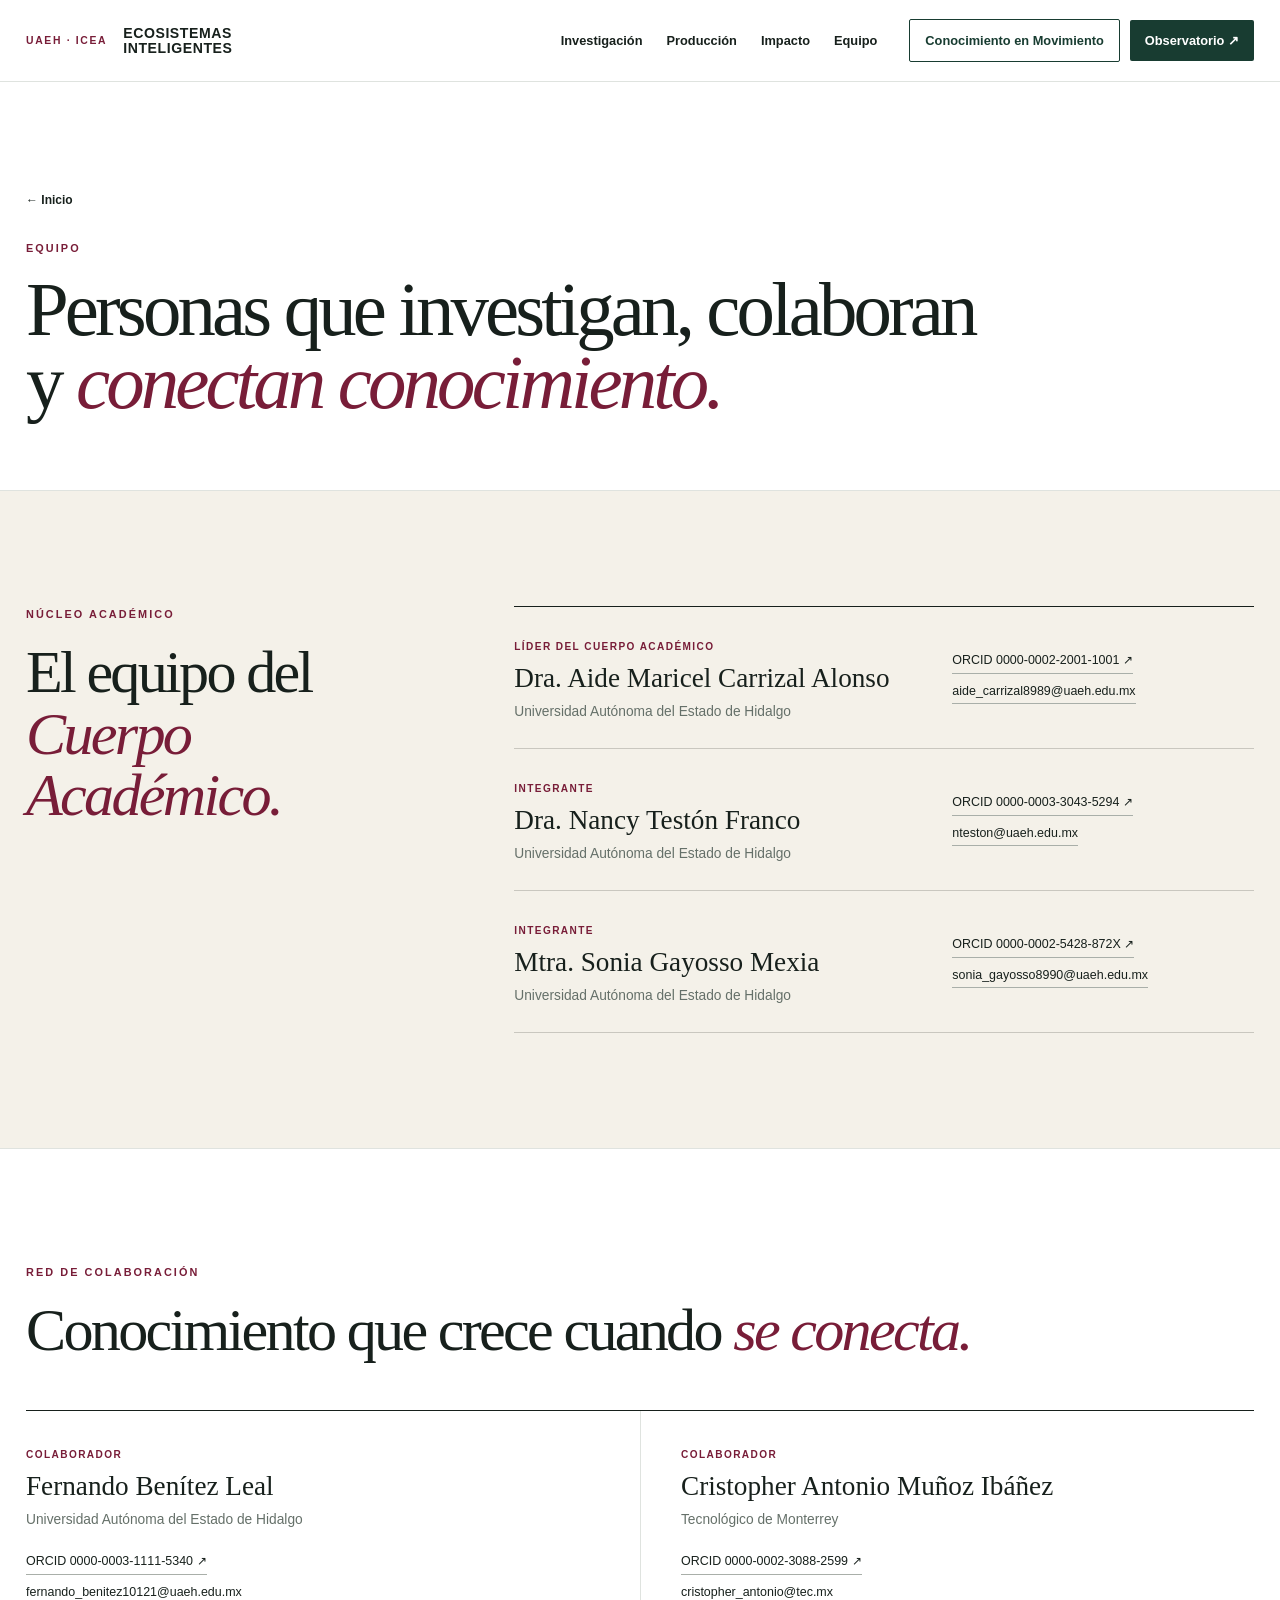
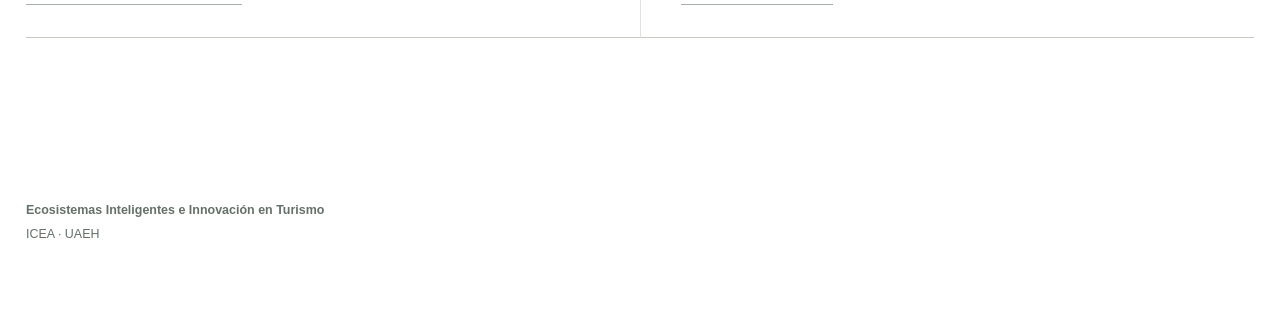
==== equipo.html @ 6e6b85ec "Add files via upload" ====
<!doctype html><html lang="es"><head><meta charset="utf-8"><meta name="viewport" content="width=device-width,initial-scale=1"><title>Equipo | Ecosistemas Inteligentes</title><link rel="stylesheet" href="styles.css"></head><body><header class="site-header"><a class="brand" href="index.html"><span>UAEH · ICEA</span><strong>ECOSISTEMAS<br>INTELIGENTES</strong></a><nav><a href="investigacion.html">Investigación</a><a href="produccion.html">Producción</a><a href="impacto.html">Impacto</a><a href="equipo.html">Equipo</a><div class="nav-actions"><a class="nav-blog" href="conocimiento-en-movimiento.html">Conocimiento en Movimiento</a><a class="nav-observatory" href="observatorio/index.html">Observatorio ↗</a></div></nav></header><main><section class="page-hero"><a class="back-home" href="index.html">← Inicio</a><div class="eyebrow">Equipo</div><h1>Personas que investigan, colaboran y <em>conectan conocimiento.</em></h1></section><section class="section team"><div><div class="eyebrow">Núcleo académico</div><h2>El equipo del <em>Cuerpo Académico.</em></h2></div><div id="member-list" class="people"></div></section><section class="section collaborators"><div class="eyebrow">Red de colaboración</div><h2>Conocimiento que crece cuando <em>se conecta.</em></h2><div id="collaborator-list" class="collab-list" style="margin-top:50px"></div></section></main><footer><div><b>Ecosistemas Inteligentes e Innovación en Turismo</b><span>ICEA · UAEH</span></div></footer><script src="data.js"></script><script>const d=window.PORTAL_DATA;const p=x=>`<article class="person"><div><span class="person-role">${x.role}</span><h3>${x.name}</h3><p class="institution">${x.institution}</p></div><div class="person-links"><a href="https://orcid.org/${x.orcid}" target="_blank" rel="noopener">ORCID ${x.orcid} ↗</a><a href="mailto:${x.email}">${x.email}</a></div></article>`;document.querySelector('#member-list').innerHTML=d.members.map(p).join('');document.querySelector('#collaborator-list').innerHTML=d.collaborators.map(p).join('')</script></body></html>
---- styles.css ----
:root{--ink:#17201c;--muted:#657069;--paper:#fff;--cream:#f4f1e9;--sand:#ddd4c2;--accent:#781d38;--forest:#183c31;--sage:#b9c9b9;--line:#dfe3df;--max:1280px}*{box-sizing:border-box}html{scroll-behavior:smooth}body{margin:0;background:var(--paper);color:var(--ink);font-family:Arial,Helvetica,sans-serif;line-height:1.55}a{color:inherit}.site-header{height:82px;position:sticky;top:0;z-index:30;background:rgba(255,255,255,.95);backdrop-filter:blur(12px);border-bottom:1px solid var(--line);display:flex;align-items:center;justify-content:space-between;padding:0 max(26px,calc((100vw - var(--max))/2))}.brand{text-decoration:none;display:flex;align-items:center;gap:16px;line-height:.9}.brand span{font-size:.65rem;letter-spacing:.16em;color:var(--accent);font-weight:800}.brand strong{font:700 .88rem/1.02 Arial;letter-spacing:.04em}.menu{display:none}nav{display:flex;align-items:center;gap:30px}nav a{text-decoration:none;font-size:.8rem;font-weight:700}nav a:hover{color:var(--accent)}.nav-feature{border-left:1px solid var(--line);padding-left:30px}.eyebrow{font-size:.68rem;letter-spacing:.19em;text-transform:uppercase;color:var(--accent);font-weight:800;margin-bottom:18px}.eyebrow.light{color:#d8c2c9}.hero{max-width:var(--max);margin:auto;min-height:calc(100vh - 82px);padding:70px 26px 44px;display:grid;grid-template-columns:1.08fr .92fr;grid-template-rows:1fr auto;gap:42px 55px;align-items:center}.hero-copy{padding:40px 0}.hero h1,.section h2,.observatory-teaser h2{font-family:Georgia,serif;font-weight:400;letter-spacing:-.045em}.hero h1{font-size:clamp(3.7rem,6.5vw,7rem);line-height:.9;margin:0 0 34px;max-width:760px}.hero h1 em,.section h2 em{font-weight:400;color:var(--accent)}.lead{font-size:1.12rem;line-height:1.65;max-width:670px;color:#445049}.hero-actions{display:flex;gap:28px;align-items:center;margin-top:38px}.button{display:inline-block;background:var(--accent);color:white;text-decoration:none;padding:14px 19px;font-size:.82rem;font-weight:800}.text-link{font-size:.83rem;text-decoration:none;font-weight:800}.text-link span{font-size:1.1rem;margin-left:5px}.hero-art{height:560px;background:var(--cream);position:relative;overflow:hidden;isolation:isolate}.hero-art:before{content:"";position:absolute;inset:0;background:linear-gradient(145deg,transparent 45%,rgba(24,60,49,.08));z-index:0}.terrain{position:absolute;border-radius:50% 50% 0 0;transform:rotate(-12deg);transform-origin:bottom}.t1{width:125%;height:55%;left:-25%;bottom:-16%;background:var(--forest)}.t2{width:100%;height:42%;right:-30%;bottom:-8%;background:#7d927d}.t3{width:70%;height:28%;right:2%;bottom:-7%;background:var(--sand)}.signal{position:absolute;border:1px solid rgba(120,29,56,.55);border-radius:50%}.s1{width:280px;height:280px;right:-75px;top:-55px}.s2{width:390px;height:390px;right:-130px;top:-110px}.signal:after{content:"";position:absolute;width:8px;height:8px;background:var(--accent);border-radius:50%;left:20%;top:19%}.art-caption{position:absolute;top:28px;left:28px;font-size:.63rem;letter-spacing:.15em;font-weight:800;z-index:2}.lgaic-band{grid-column:1/-1;display:grid;grid-template-columns:150px 1fr;border-top:1px solid var(--ink);padding-top:20px}.lgaic-band span{font-size:.7rem;font-weight:900;letter-spacing:.12em}.lgaic-band p{font:400 1.3rem/1.35 Georgia,serif;margin:0;max-width:850px}.section{max-width:var(--max);margin:auto;padding:115px 26px}.manifesto{border-top:1px solid var(--line)}.manifesto-grid{display:grid;grid-template-columns:1.15fr .65fr;gap:100px;align-items:start}.section h2{font-size:clamp(2.7rem,4.7vw,5rem);line-height:1.02;margin:0}.manifesto-grid p,.section-intro>p,.pub-body>p{color:var(--muted);font-size:1.05rem}.soft{font-size:.9rem!important}.arrow-link{display:inline-block;margin-top:15px;font-weight:800;text-decoration:none}.research{background:var(--cream);max-width:none;padding-left:max(26px,calc((100vw - var(--max))/2));padding-right:max(26px,calc((100vw - var(--max))/2))}.section-intro{display:grid;grid-template-columns:1.15fr .55fr;gap:90px;align-items:end;margin-bottom:70px}.research-flow{border-top:1px solid var(--ink)}.research-flow>div{border-bottom:1px solid #c9c7bf;padding:22px 0}.flow-word{font:400 clamp(2.8rem,7vw,7rem)/1 Georgia,serif;letter-spacing:-.05em;color:var(--forest)}.flow-copy{display:flex;justify-content:space-between;gap:30px}.flow-copy span{color:var(--muted)}.project-list{border-top:1px solid var(--ink)}.row{display:grid;grid-template-columns:160px 1fr 140px;gap:30px;padding:30px 0;border-bottom:1px solid var(--line)}.row .status{font-size:.68rem;text-transform:uppercase;letter-spacing:.12em}.row h3{font:400 1.8rem Georgia,serif;margin:0 0 8px}.row p{margin:0;color:var(--muted)}.row a{text-align:right;font-weight:800}.publication{display:grid;grid-template-columns:1fr .8fr;gap:110px;border-top:1px solid var(--line)}.filters{display:flex;gap:10px;margin:30px 0 20px}select,input{font:inherit;border:1px solid var(--line);background:#fff;padding:12px;width:100%}.simple-list{border-top:1px solid var(--ink)}.simple-item{padding:18px 0;border-bottom:1px solid var(--line)}.pending{font-size:.82rem;color:var(--muted);margin-top:20px}.impact{max-width:none;background:var(--forest);color:white;padding-left:max(26px,calc((100vw - var(--max))/2));padding-right:max(26px,calc((100vw - var(--max))/2))}.impact h2{max-width:1050px}.impact h2 em{color:#d7c6b6}.impact-track{display:grid;grid-template-columns:repeat(4,1fr);margin-top:75px;border-top:1px solid rgba(255,255,255,.5)}.impact article{padding:28px 28px 30px 0;border-right:1px solid rgba(255,255,255,.18)}.impact article+article{padding-left:28px}.impact article span{font-size:.7rem;color:#d8c2c9}.impact h3{font:400 1.55rem Georgia,serif;margin:20px 0 8px}.impact article p{font-size:.86rem;color:#d5ddd8}.impact-note{font-size:.72rem;letter-spacing:.06em;margin-top:32px;color:#afbbb4}.story-list{display:grid;grid-template-columns:1.3fr .7fr;border-top:1px solid var(--ink)}.feature{padding:30px 35px 30px 0;border-bottom:1px solid var(--line)}.feature h3{font:400 2rem Georgia,serif;margin:8px 0}.feature p{color:var(--muted)}.ghost{margin-top:30px;background:white;border:1px solid var(--ink);padding:12px 16px;font-weight:800}.team{display:grid;grid-template-columns:.7fr 1.3fr;gap:90px;background:var(--cream);max-width:none;padding-left:max(26px,calc((100vw - var(--max))/2));padding-right:max(26px,calc((100vw - var(--max))/2))}.people{border-top:1px solid var(--ink)}.person{display:grid;grid-template-columns:1fr 1.3fr;gap:30px;padding:26px 0;border-bottom:1px solid #c9c7bf}.person h3{font:400 1.55rem Georgia,serif;margin:0}.person p{margin:0;color:var(--muted);font-size:.86rem}.person:before{content:"";width:54px;height:4px;background:var(--accent);display:block;grid-column:1/-1;margin-bottom:-12px}.observatory-teaser{background:#151a18;color:white;min-height:590px;padding:90px max(26px,calc((100vw - var(--max))/2));display:grid;grid-template-columns:1.15fr .85fr;gap:80px;align-items:center}.observatory-teaser h2{font-size:clamp(2.6rem,4.6vw,4.8rem);line-height:1.02;margin:0 0 28px;max-width:820px}.observatory-teaser p{color:#bbc2be;max-width:650px}.button.pale{background:#eee8dd;color:#18211d;margin-top:18px}.orbit{height:390px;position:relative;display:grid;place-items:center}.orbit span{position:absolute;border:1px solid #6d7772;border-radius:50%}.orbit span:nth-child(1){width:190px;height:190px}.orbit span:nth-child(2){width:285px;height:285px}.orbit span:nth-child(3){width:380px;height:380px}.orbit span:after{content:"";position:absolute;width:9px;height:9px;background:#d8c2c9;border-radius:50%;top:18%;left:13%}.orbit b{font:400 1.3rem Georgia,serif;letter-spacing:.12em}footer{max-width:var(--max);margin:auto;padding:48px 26px 65px;display:flex;justify-content:space-between;gap:40px;color:var(--muted);font-size:.78rem}footer span{display:block;margin-top:5px}dialog{border:0;width:min(760px,92vw);padding:0;box-shadow:0 25px 80px #0003}dialog::backdrop{background:#17211dcc}.search-box{padding:34px;position:relative}.search-box label{font:400 2rem Georgia,serif;display:block;margin-bottom:18px}.close{position:absolute;right:18px;top:14px;border:0;background:none;font-size:2rem}.search-result{padding:14px 0;border-bottom:1px solid var(--line)}
@media(max-width:900px){.site-header{height:auto;min-height:72px;padding:14px 22px;flex-wrap:wrap}.menu{display:block;border:1px solid var(--ink);background:#fff;padding:8px 10px}nav{display:none;width:100%;padding-top:15px;gap:18px;flex-wrap:wrap}nav.open{display:flex}.nav-feature{border:0;padding:0}.hero{grid-template-columns:1fr;min-height:auto;padding-top:60px}.hero-art{height:390px}.lgaic-band{grid-column:1}.manifesto-grid,.section-intro,.publication,.team,.observatory-teaser{grid-template-columns:1fr;gap:45px}.impact-track{grid-template-columns:1fr 1fr}.story-list{grid-template-columns:1fr}.orbit{height:300px}.orbit span:nth-child(3){width:290px;height:290px}.row{grid-template-columns:1fr}.row a{text-align:left}.person{grid-template-columns:1fr}.section{padding-top:80px;padding-bottom:80px}}@media(max-width:560px){.hero h1{font-size:3.7rem}.hero-actions{align-items:flex-start;flex-direction:column}.hero-art{height:300px}.lgaic-band{grid-template-columns:1fr;gap:10px}.impact-track{grid-template-columns:1fr}.impact article{border-right:0;border-bottom:1px solid rgba(255,255,255,.18);padding-left:0!important}.flow-copy{display:block}.flow-copy span{display:block;margin-top:5px}.filters{display:block}.filters select+select{margin-top:8px}footer{display:block}footer div+div{margin-top:20px}}
\n.team-note{max-width:430px;color:var(--muted);margin-top:24px}.person{grid-template-columns:1.15fr .85fr}.person:before{display:none}.person-role{display:inline-block;font-size:.63rem;text-transform:uppercase;letter-spacing:.14em;font-weight:900;color:var(--accent);margin-bottom:8px}.person h3{font-size:1.7rem}.institution{margin-top:7px!important}.person-links{display:flex;flex-direction:column;align-items:flex-start;justify-content:center;gap:8px}.person-links a{font-size:.78rem;text-decoration:none;border-bottom:1px solid #a9afa9;padding-bottom:2px}.person-links a:hover{color:var(--accent);border-color:var(--accent)}.collaborators{border-top:1px solid var(--line)}.collab-list{display:grid;grid-template-columns:1fr 1fr;border-top:1px solid var(--ink)}.collab-list .person{display:block;padding:30px 40px 32px 0}.collab-list .person+ .person{padding-left:40px;border-left:1px solid var(--line)}.collab-list .person-links{margin-top:22px}@media(max-width:900px){.collab-list{grid-template-columns:1fr}.collab-list .person+.person{padding-left:0;border-left:0}.person{grid-template-columns:1fr}.person-links{margin-top:12px}}/* V4 · portada breve + accesos prioritarios */
.site-header nav{gap:24px}.nav-actions{display:flex;align-items:center;gap:10px;margin-left:8px}.nav-actions a{white-space:nowrap}.nav-blog,.nav-observatory{padding:11px 15px;border-radius:2px}.nav-blog{border:1px solid var(--forest);color:var(--forest)}.nav-blog:hover{background:var(--cream);color:var(--forest)}.nav-observatory{background:var(--forest);color:#fff}.nav-observatory:hover{background:var(--accent);color:#fff}.home-hero{min-height:auto;padding-top:82px;padding-bottom:54px}.home-hero .hero-art{height:470px}.home-now{background:#151a18;color:#fff;padding:92px max(26px,calc((100vw - var(--max))/2))}.now-kicker{font-size:.67rem;letter-spacing:.18em;text-transform:uppercase;color:#cbb8be;font-weight:800;padding-bottom:18px;border-bottom:1px solid #4b524f}.now-grid{display:grid;grid-template-columns:1.25fr .55fr;gap:90px;align-items:center;padding-top:44px}.home-now h2{font:400 clamp(2.7rem,4.7vw,5rem)/1.02 Georgia,serif;letter-spacing:-.045em;margin:0;max-width:930px}.home-now h2 em{font-weight:400;color:#d7c6b6}.home-now p{color:#bbc2be;max-width:700px;font-size:1.03rem;margin:28px 0}.now-actions{display:flex;align-items:center;gap:28px;flex-wrap:wrap}.light-link{color:#fff}.observatory-mark{min-height:330px;border:1px solid #4f5954;display:flex;flex-direction:column;justify-content:space-between;padding:28px}.observatory-mark span{font:400 1.15rem Georgia,serif;letter-spacing:.12em}.observatory-mark b{font-size:clamp(1.25rem,2.2vw,2rem);line-height:1.35;letter-spacing:.08em;color:#d7c6b6}.home-stories{padding-top:95px;padding-bottom:95px}.section-intro.compact{margin-bottom:45px}.home-story-list{grid-template-columns:repeat(2,1fr);gap:0}.home-story-list .feature{padding-right:45px}.home-story-list .feature:nth-child(even){padding-left:45px;border-left:1px solid var(--line)}.home-story-list .feature a{display:inline-block;margin-top:12px;font-size:.78rem;font-weight:800;text-decoration:none}.page-hero{max-width:var(--max);margin:auto;padding:105px 26px 70px;border-bottom:1px solid var(--line)}.page-hero h1{font:400 clamp(3.2rem,6vw,6.4rem)/.95 Georgia,serif;letter-spacing:-.05em;margin:0;max-width:980px}.page-hero h1 em{font-weight:400;color:var(--accent)}.page-hero p{max-width:720px;color:var(--muted);font-size:1.08rem;margin-top:30px}.back-home{display:inline-block;margin-bottom:30px;font-size:.75rem;font-weight:800;text-decoration:none}@media(max-width:1120px){.site-header nav{gap:16px}.nav-actions{gap:7px}.nav-blog,.nav-observatory{padding:9px 10px;font-size:.72rem}}@media(max-width:900px){.nav-actions{width:100%;margin:4px 0 0;gap:10px}.nav-actions a{flex:1;text-align:center}.now-grid{grid-template-columns:1fr;gap:45px}.observatory-mark{min-height:220px}.home-story-list{grid-template-columns:1fr}.home-story-list .feature,.home-story-list .feature:nth-child(even){padding-left:0;padding-right:0;border-left:0}.home-hero .hero-art{height:360px}}@media(max-width:560px){.nav-actions{flex-direction:column;align-items:stretch}.home-now{padding-top:70px;padding-bottom:70px}.now-actions{align-items:flex-start;flex-direction:column}.page-hero{padding-top:70px}}
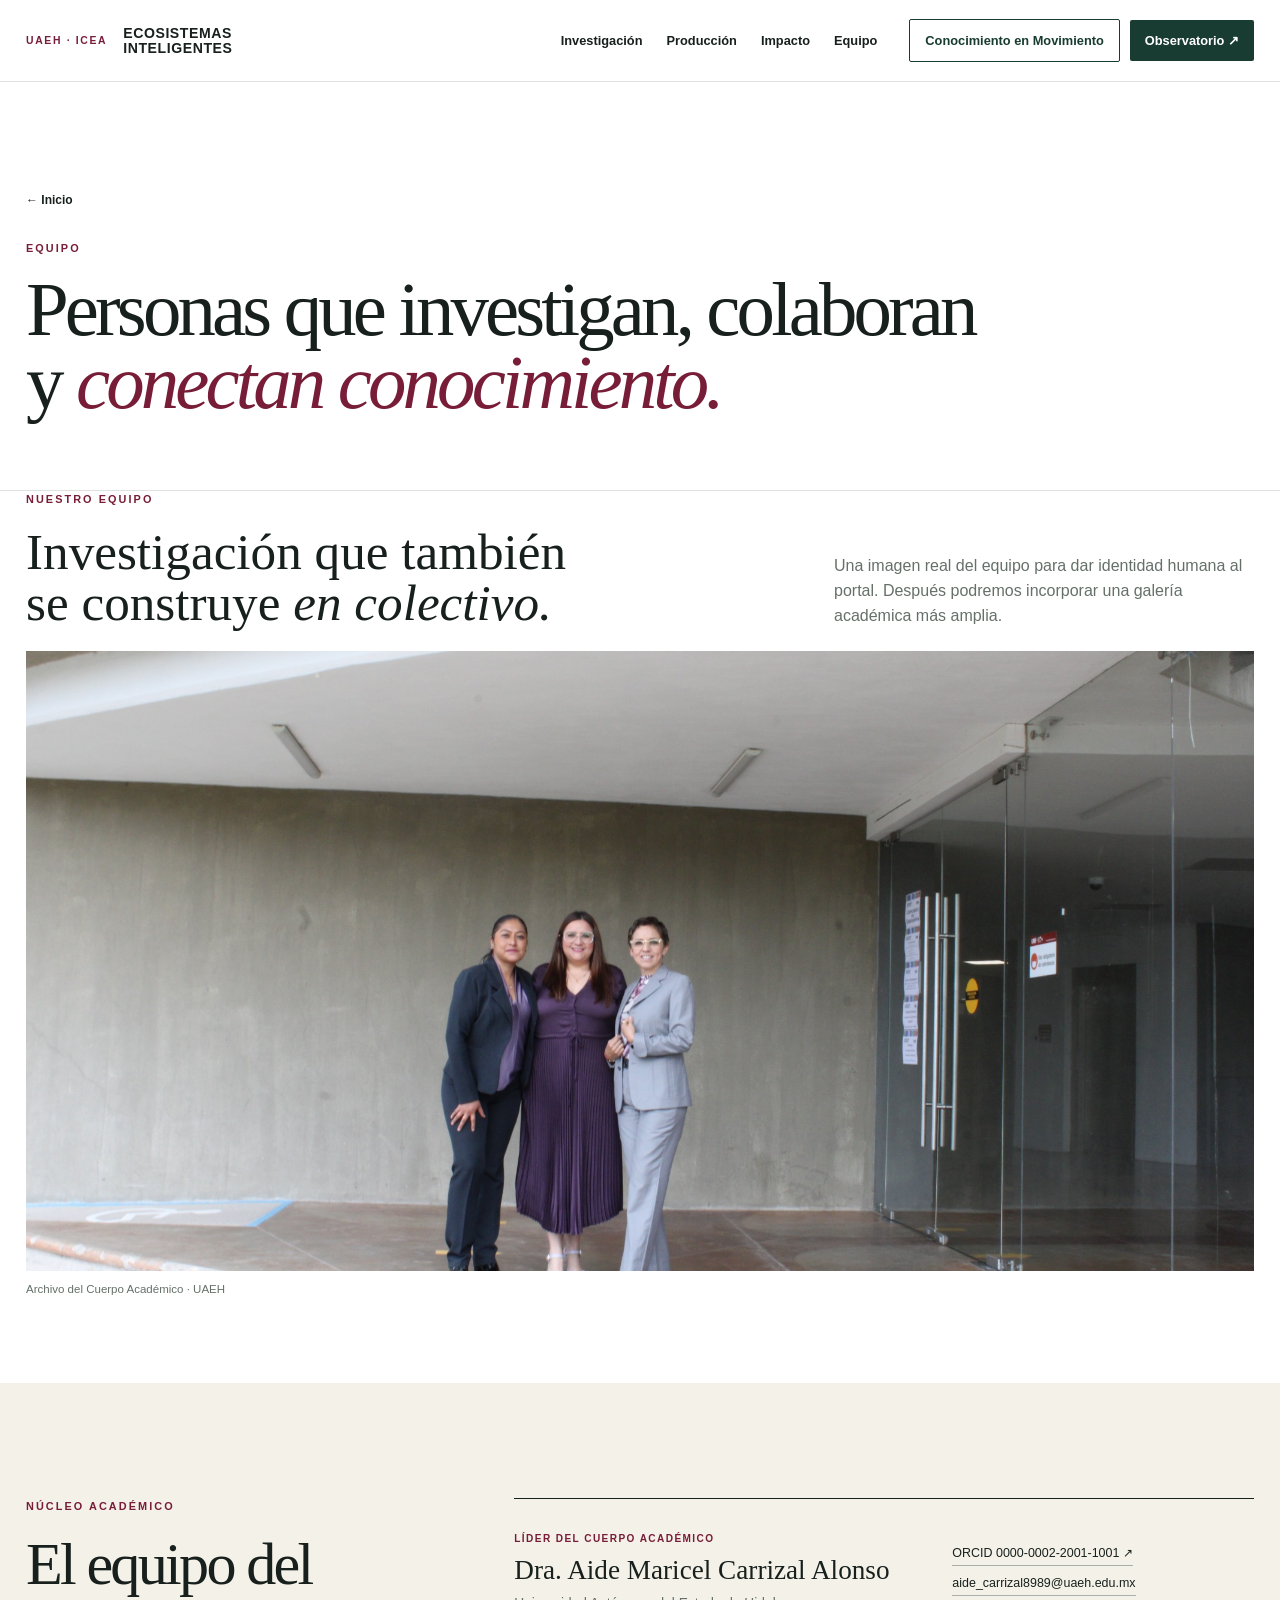
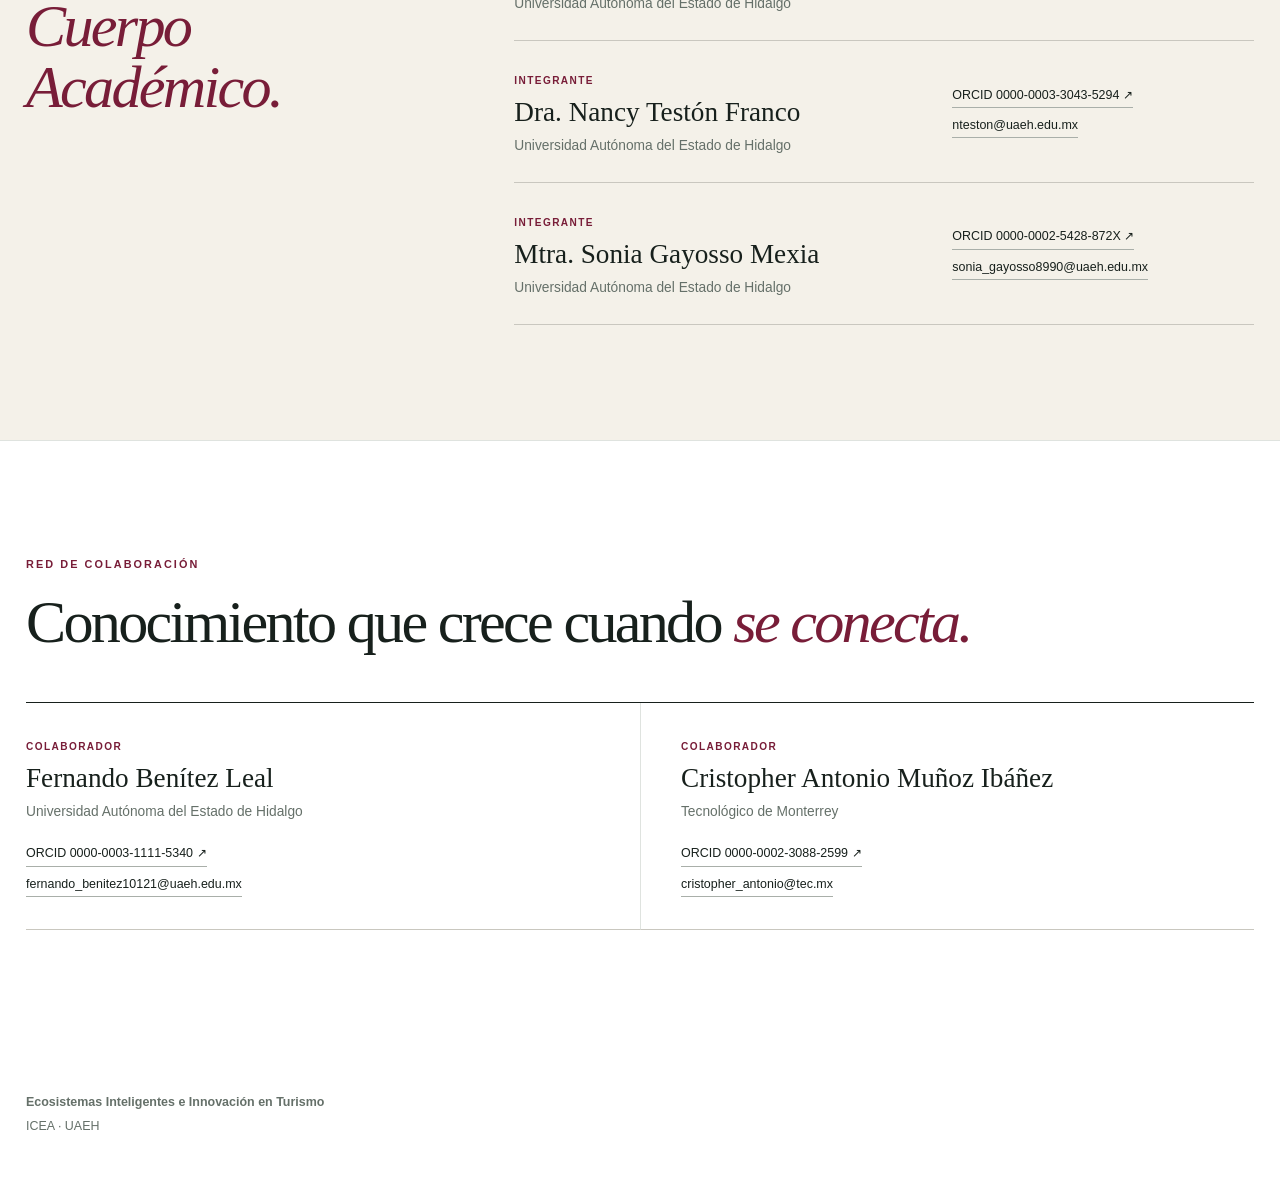
==== commit 21a3d2bc: "Add files via upload" ====
--- a/equipo.html
+++ b/equipo.html
@@ -1 +1 @@
-<!doctype html><html lang="es"><head><meta charset="utf-8"><meta name="viewport" content="width=device-width,initial-scale=1"><title>Equipo | Ecosistemas Inteligentes</title><link rel="stylesheet" href="styles.css"></head><body><header class="site-header"><a class="brand" href="index.html"><span>UAEH · ICEA</span><strong>ECOSISTEMAS<br>INTELIGENTES</strong></a><nav><a href="investigacion.html">Investigación</a><a href="produccion.html">Producción</a><a href="impacto.html">Impacto</a><a href="equipo.html">Equipo</a><div class="nav-actions"><a class="nav-blog" href="conocimiento-en-movimiento.html">Conocimiento en Movimiento</a><a class="nav-observatory" href="observatorio/index.html">Observatorio ↗</a></div></nav></header><main><section class="page-hero"><a class="back-home" href="index.html">← Inicio</a><div class="eyebrow">Equipo</div><h1>Personas que investigan, colaboran y <em>conectan conocimiento.</em></h1></section><section class="section team"><div><div class="eyebrow">Núcleo académico</div><h2>El equipo del <em>Cuerpo Académico.</em></h2></div><div id="member-list" class="people"></div></section><section class="section collaborators"><div class="eyebrow">Red de colaboración</div><h2>Conocimiento que crece cuando <em>se conecta.</em></h2><div id="collaborator-list" class="collab-list" style="margin-top:50px"></div></section></main><footer><div><b>Ecosistemas Inteligentes e Innovación en Turismo</b><span>ICEA · UAEH</span></div></footer><script src="data.js"></script><script>const d=window.PORTAL_DATA;const p=x=>`<article class="person"><div><span class="person-role">${x.role}</span><h3>${x.name}</h3><p class="institution">${x.institution}</p></div><div class="person-links"><a href="https://orcid.org/${x.orcid}" target="_blank" rel="noopener">ORCID ${x.orcid} ↗</a><a href="mailto:${x.email}">${x.email}</a></div></article>`;document.querySelector('#member-list').innerHTML=d.members.map(p).join('');document.querySelector('#collaborator-list').innerHTML=d.collaborators.map(p).join('')</script></body></html>
+<!doctype html><html lang="es"><head><meta charset="utf-8"><meta name="viewport" content="width=device-width,initial-scale=1"><title>Equipo | Ecosistemas Inteligentes</title><link rel="stylesheet" href="styles.css"></head><body><header class="site-header"><a class="brand" href="index.html"><span>UAEH · ICEA</span><strong>ECOSISTEMAS<br>INTELIGENTES</strong></a><nav><a href="investigacion.html">Investigación</a><a href="produccion.html">Producción</a><a href="impacto.html">Impacto</a><a href="equipo.html">Equipo</a><div class="nav-actions"><a class="nav-blog" href="conocimiento-en-movimiento.html">Conocimiento en Movimiento</a><a class="nav-observatory" href="observatorio/index.html">Observatorio ↗</a></div></nav></header><main><section class="page-hero"><a class="back-home" href="index.html">← Inicio</a><div class="eyebrow">Equipo</div><h1>Personas que investigan, colaboran y <em>conectan conocimiento.</em></h1></section><section class="team-photo"><div class="photo-intro"><div><div class="eyebrow">Nuestro equipo</div><h2>Investigación que también<br>se construye <em>en colectivo.</em></h2></div><p>Una imagen real del equipo para dar identidad humana al portal. Después podremos incorporar una galería académica más amplia.</p></div><figure><img src="assets/equipo-ca.jpg" alt="Integrantes del Cuerpo Académico Ecosistemas Inteligentes e Innovación en Turismo"><figcaption>Archivo del Cuerpo Académico · UAEH</figcaption></figure></section><section class="section team"><div><div class="eyebrow">Núcleo académico</div><h2>El equipo del <em>Cuerpo Académico.</em></h2></div><div id="member-list" class="people"></div></section><section class="section collaborators"><div class="eyebrow">Red de colaboración</div><h2>Conocimiento que crece cuando <em>se conecta.</em></h2><div id="collaborator-list" class="collab-list" style="margin-top:50px"></div></section></main><footer><div><b>Ecosistemas Inteligentes e Innovación en Turismo</b><span>ICEA · UAEH</span></div></footer><script src="data.js"></script><script>const d=window.PORTAL_DATA;const p=x=>`<article class="person"><div><span class="person-role">${x.role}</span><h3>${x.name}</h3><p class="institution">${x.institution}</p></div><div class="person-links"><a href="https://orcid.org/${x.orcid}" target="_blank" rel="noopener">ORCID ${x.orcid} ↗</a><a href="mailto:${x.email}">${x.email}</a></div></article>`;document.querySelector('#member-list').innerHTML=d.members.map(p).join('');document.querySelector('#collaborator-list').innerHTML=d.collaborators.map(p).join('')</script></body></html>
--- a/styles.css
+++ b/styles.css
@@ -2,3 +2,5 @@
 @media(max-width:900px){.site-header{height:auto;min-height:72px;padding:14px 22px;flex-wrap:wrap}.menu{display:block;border:1px solid var(--ink);background:#fff;padding:8px 10px}nav{display:none;width:100%;padding-top:15px;gap:18px;flex-wrap:wrap}nav.open{display:flex}.nav-feature{border:0;padding:0}.hero{grid-template-columns:1fr;min-height:auto;padding-top:60px}.hero-art{height:390px}.lgaic-band{grid-column:1}.manifesto-grid,.section-intro,.publication,.team,.observatory-teaser{grid-template-columns:1fr;gap:45px}.impact-track{grid-template-columns:1fr 1fr}.story-list{grid-template-columns:1fr}.orbit{height:300px}.orbit span:nth-child(3){width:290px;height:290px}.row{grid-template-columns:1fr}.row a{text-align:left}.person{grid-template-columns:1fr}.section{padding-top:80px;padding-bottom:80px}}@media(max-width:560px){.hero h1{font-size:3.7rem}.hero-actions{align-items:flex-start;flex-direction:column}.hero-art{height:300px}.lgaic-band{grid-template-columns:1fr;gap:10px}.impact-track{grid-template-columns:1fr}.impact article{border-right:0;border-bottom:1px solid rgba(255,255,255,.18);padding-left:0!important}.flow-copy{display:block}.flow-copy span{display:block;margin-top:5px}.filters{display:block}.filters select+select{margin-top:8px}footer{display:block}footer div+div{margin-top:20px}}
 \n.team-note{max-width:430px;color:var(--muted);margin-top:24px}.person{grid-template-columns:1.15fr .85fr}.person:before{display:none}.person-role{display:inline-block;font-size:.63rem;text-transform:uppercase;letter-spacing:.14em;font-weight:900;color:var(--accent);margin-bottom:8px}.person h3{font-size:1.7rem}.institution{margin-top:7px!important}.person-links{display:flex;flex-direction:column;align-items:flex-start;justify-content:center;gap:8px}.person-links a{font-size:.78rem;text-decoration:none;border-bottom:1px solid #a9afa9;padding-bottom:2px}.person-links a:hover{color:var(--accent);border-color:var(--accent)}.collaborators{border-top:1px solid var(--line)}.collab-list{display:grid;grid-template-columns:1fr 1fr;border-top:1px solid var(--ink)}.collab-list .person{display:block;padding:30px 40px 32px 0}.collab-list .person+ .person{padding-left:40px;border-left:1px solid var(--line)}.collab-list .person-links{margin-top:22px}@media(max-width:900px){.collab-list{grid-template-columns:1fr}.collab-list .person+.person{padding-left:0;border-left:0}.person{grid-template-columns:1fr}.person-links{margin-top:12px}}/* V4 · portada breve + accesos prioritarios */
 .site-header nav{gap:24px}.nav-actions{display:flex;align-items:center;gap:10px;margin-left:8px}.nav-actions a{white-space:nowrap}.nav-blog,.nav-observatory{padding:11px 15px;border-radius:2px}.nav-blog{border:1px solid var(--forest);color:var(--forest)}.nav-blog:hover{background:var(--cream);color:var(--forest)}.nav-observatory{background:var(--forest);color:#fff}.nav-observatory:hover{background:var(--accent);color:#fff}.home-hero{min-height:auto;padding-top:82px;padding-bottom:54px}.home-hero .hero-art{height:470px}.home-now{background:#151a18;color:#fff;padding:92px max(26px,calc((100vw - var(--max))/2))}.now-kicker{font-size:.67rem;letter-spacing:.18em;text-transform:uppercase;color:#cbb8be;font-weight:800;padding-bottom:18px;border-bottom:1px solid #4b524f}.now-grid{display:grid;grid-template-columns:1.25fr .55fr;gap:90px;align-items:center;padding-top:44px}.home-now h2{font:400 clamp(2.7rem,4.7vw,5rem)/1.02 Georgia,serif;letter-spacing:-.045em;margin:0;max-width:930px}.home-now h2 em{font-weight:400;color:#d7c6b6}.home-now p{color:#bbc2be;max-width:700px;font-size:1.03rem;margin:28px 0}.now-actions{display:flex;align-items:center;gap:28px;flex-wrap:wrap}.light-link{color:#fff}.observatory-mark{min-height:330px;border:1px solid #4f5954;display:flex;flex-direction:column;justify-content:space-between;padding:28px}.observatory-mark span{font:400 1.15rem Georgia,serif;letter-spacing:.12em}.observatory-mark b{font-size:clamp(1.25rem,2.2vw,2rem);line-height:1.35;letter-spacing:.08em;color:#d7c6b6}.home-stories{padding-top:95px;padding-bottom:95px}.section-intro.compact{margin-bottom:45px}.home-story-list{grid-template-columns:repeat(2,1fr);gap:0}.home-story-list .feature{padding-right:45px}.home-story-list .feature:nth-child(even){padding-left:45px;border-left:1px solid var(--line)}.home-story-list .feature a{display:inline-block;margin-top:12px;font-size:.78rem;font-weight:800;text-decoration:none}.page-hero{max-width:var(--max);margin:auto;padding:105px 26px 70px;border-bottom:1px solid var(--line)}.page-hero h1{font:400 clamp(3.2rem,6vw,6.4rem)/.95 Georgia,serif;letter-spacing:-.05em;margin:0;max-width:980px}.page-hero h1 em{font-weight:400;color:var(--accent)}.page-hero p{max-width:720px;color:var(--muted);font-size:1.08rem;margin-top:30px}.back-home{display:inline-block;margin-bottom:30px;font-size:.75rem;font-weight:800;text-decoration:none}@media(max-width:1120px){.site-header nav{gap:16px}.nav-actions{gap:7px}.nav-blog,.nav-observatory{padding:9px 10px;font-size:.72rem}}@media(max-width:900px){.nav-actions{width:100%;margin:4px 0 0;gap:10px}.nav-actions a{flex:1;text-align:center}.now-grid{grid-template-columns:1fr;gap:45px}.observatory-mark{min-height:220px}.home-story-list{grid-template-columns:1fr}.home-story-list .feature,.home-story-list .feature:nth-child(even){padding-left:0;padding-right:0;border-left:0}.home-hero .hero-art{height:360px}}@media(max-width:560px){.nav-actions{flex-direction:column;align-items:stretch}.home-now{padding-top:70px;padding-bottom:70px}.now-actions{align-items:flex-start;flex-direction:column}.page-hero{padding-top:70px}}
+/* V5 · producción de ejemplo y fotografía real del equipo */
+.production-toolbar{display:grid;grid-template-columns:1fr .7fr;gap:60px;align-items:end;margin-bottom:38px}.production-toolbar h2{margin:0}.production-note{font-size:.78rem;color:var(--muted);border-left:3px solid var(--accent);padding:12px 0 12px 18px}.prod-filters{display:grid;grid-template-columns:1fr 220px;gap:12px;margin-bottom:22px}.production-list{border-top:1px solid var(--ink)}.prod-record{display:grid;grid-template-columns:80px 1fr 70px;gap:28px;padding:25px 0;border-bottom:1px solid var(--line);align-items:start}.prod-year{font:400 1.15rem Georgia,serif}.prod-type{font-size:.62rem;letter-spacing:.13em;text-transform:uppercase;color:var(--accent);font-weight:900}.prod-record h3{font:400 1.45rem/1.2 Georgia,serif;margin:6px 0 8px;max-width:900px}.prod-record p{margin:0 0 5px;color:#465049;font-size:.88rem}.prod-record small{color:var(--muted)}.prod-cited{text-align:center;font:400 1.3rem Georgia,serif}.prod-cited span{display:block;font:700 .58rem Arial;text-transform:uppercase;letter-spacing:.1em;color:var(--muted)}.team-photo{max-width:var(--max);margin:0 auto;padding:0 26px 85px}.team-photo figure{margin:0}.team-photo img{width:100%;height:min(56vw,620px);object-fit:cover;object-position:center 47%;display:block}.team-photo figcaption{font-size:.72rem;color:var(--muted);padding-top:10px}.team-photo .photo-intro{display:flex;justify-content:space-between;gap:30px;align-items:end;margin-bottom:22px}.team-photo .photo-intro h2{font:400 clamp(2.2rem,4vw,4.2rem)/1 Georgia,serif;margin:0}.team-photo .photo-intro p{max-width:420px;color:var(--muted);margin:0}@media(max-width:900px){.production-toolbar,.prod-filters{grid-template-columns:1fr}.prod-record{grid-template-columns:1fr}.prod-cited{text-align:left}.team-photo .photo-intro{display:block}.team-photo .photo-intro p{margin-top:15px}.team-photo img{height:62vw}}
